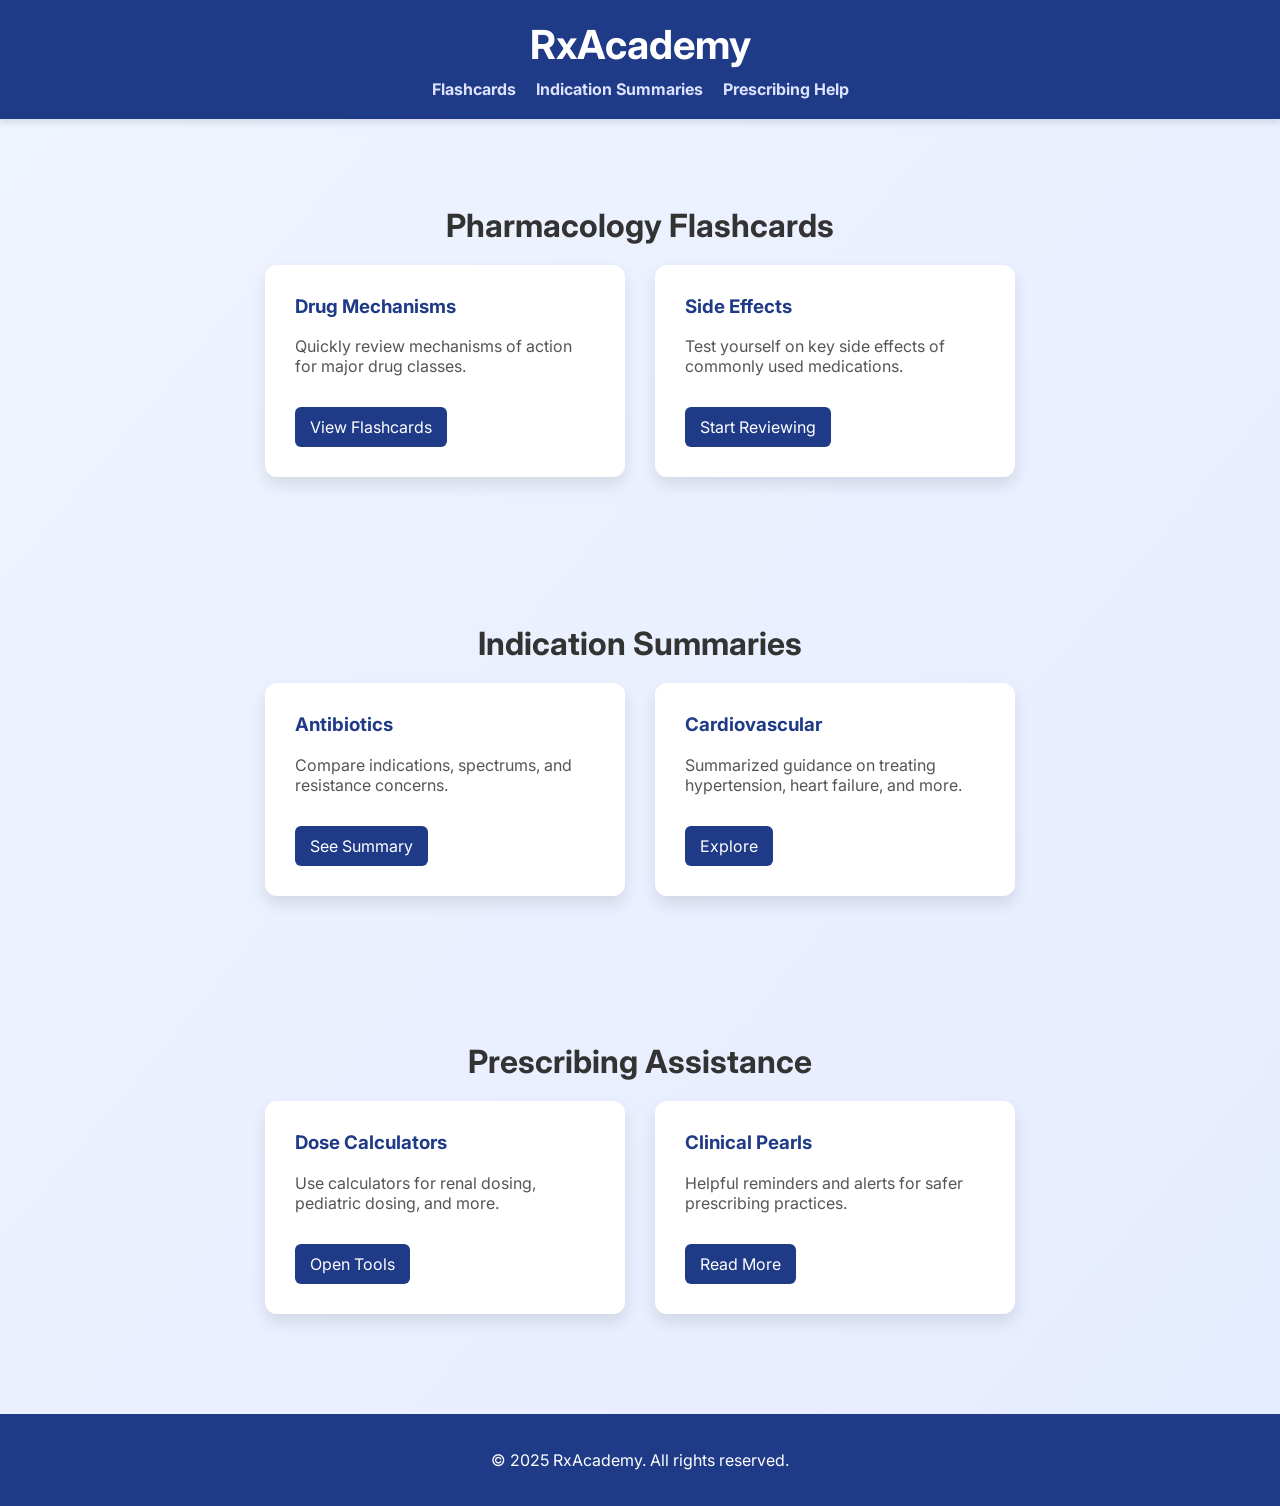
==== index.html.html @ c2bf1b0c "Add files via upload" ====
<!DOCTYPE html>
<html lang="en">
<head>
  <meta charset="UTF-8" />
  <meta name="viewport" content="width=device-width, initial-scale=1.0" />
  <title>RxAcademy</title>
  <link rel="stylesheet" href="style.css" />
  <link href="https://fonts.googleapis.com/css2?family=Inter:wght@400;700&display=swap" rel="stylesheet">
  <style>
    body {
      margin: 0;
      font-family: 'Inter', sans-serif;
      background: linear-gradient(to bottom right, #f0f4ff, #e5ecff);
      color: #333;
    }

    header {
      background-color: #1f3b87;
      color: white;
      padding: 20px 0;
      text-align: center;
      box-shadow: 0 4px 6px rgba(0,0,0,0.1);
    }

    header h1 {
      margin: 0;
      font-size: 2.5rem;
    }

    nav ul {
      list-style: none;
      padding: 0;
      margin: 10px 0 0;
      display: flex;
      justify-content: center;
      gap: 20px;
    }

    nav a {
      color: #dce2ff;
      text-decoration: none;
      font-weight: bold;
      transition: color 0.3s;
    }

    nav a:hover {
      color: #ffffff;
    }

    section {
      padding: 60px 20px;
      text-align: center;
    }

    .section-title {
      font-size: 2rem;
      margin-bottom: 20px;
    }

    .card-container {
      display: flex;
      flex-wrap: wrap;
      justify-content: center;
      gap: 30px;
    }

    .card {
      background: white;
      border-radius: 12px;
      box-shadow: 0 8px 16px rgba(0,0,0,0.1);
      padding: 30px;
      max-width: 300px;
      text-align: left;
      transition: transform 0.3s;
    }

    .card:hover {
      transform: translateY(-5px);
    }

    .card h3 {
      margin-top: 0;
      color: #1f3b87;
    }

    .card p {
      color: #555;
    }

    .card a {
      display: inline-block;
      margin-top: 15px;
      text-decoration: none;
      background: #1f3b87;
      color: white;
      padding: 10px 15px;
      border-radius: 6px;
      transition: background 0.3s;
    }

    .card a:hover {
      background: #152a61;
    }

    footer {
      background: #1f3b87;
      color: white;
      text-align: center;
      padding: 20px;
      margin-top: 40px;
    }
  </style>
</head>
<body>
  <header>
    <h1>RxAcademy</h1>
    <nav>
      <ul>
        <li><a href="#flashcards">Flashcards</a></li>
        <li><a href="#summaries">Indication Summaries</a></li>
        <li><a href="#prescribing">Prescribing Help</a></li>
      </ul>
    </nav>
  </header>

  <section id="flashcards">
    <h2 class="section-title">Pharmacology Flashcards</h2>
    <div class="card-container">
      <div class="card">
        <h3>Drug Mechanisms</h3>
        <p>Quickly review mechanisms of action for major drug classes.</p>
        <a href="#">View Flashcards</a>
      </div>
      <div class="card">
        <h3>Side Effects</h3>
        <p>Test yourself on key side effects of commonly used medications.</p>
        <a href="#">Start Reviewing</a>
      </div>
    </div>
  </section>

  <section id="summaries">
    <h2 class="section-title">Indication Summaries</h2>
    <div class="card-container">
      <div class="card">
        <h3>Antibiotics</h3>
        <p>Compare indications, spectrums, and resistance concerns.</p>
        <a href="#">See Summary</a>
      </div>
      <div class="card">
        <h3>Cardiovascular</h3>
        <p>Summarized guidance on treating hypertension, heart failure, and more.</p>
        <a href="#">Explore</a>
      </div>
    </div>
  </section>

  <section id="prescribing">
    <h2 class="section-title">Prescribing Assistance</h2>
    <div class="card-container">
      <div class="card">
        <h3>Dose Calculators</h3>
        <p>Use calculators for renal dosing, pediatric dosing, and more.</p>
        <a href="#">Open Tools</a>
      </div>
      <div class="card">
        <h3>Clinical Pearls</h3>
        <p>Helpful reminders and alerts for safer prescribing practices.</p>
        <a href="#">Read More</a>
      </div>
    </div>
  </section>

  <footer>
    <p>&copy; 2025 RxAcademy. All rights reserved.</p>
  </footer>
</body>
</html>
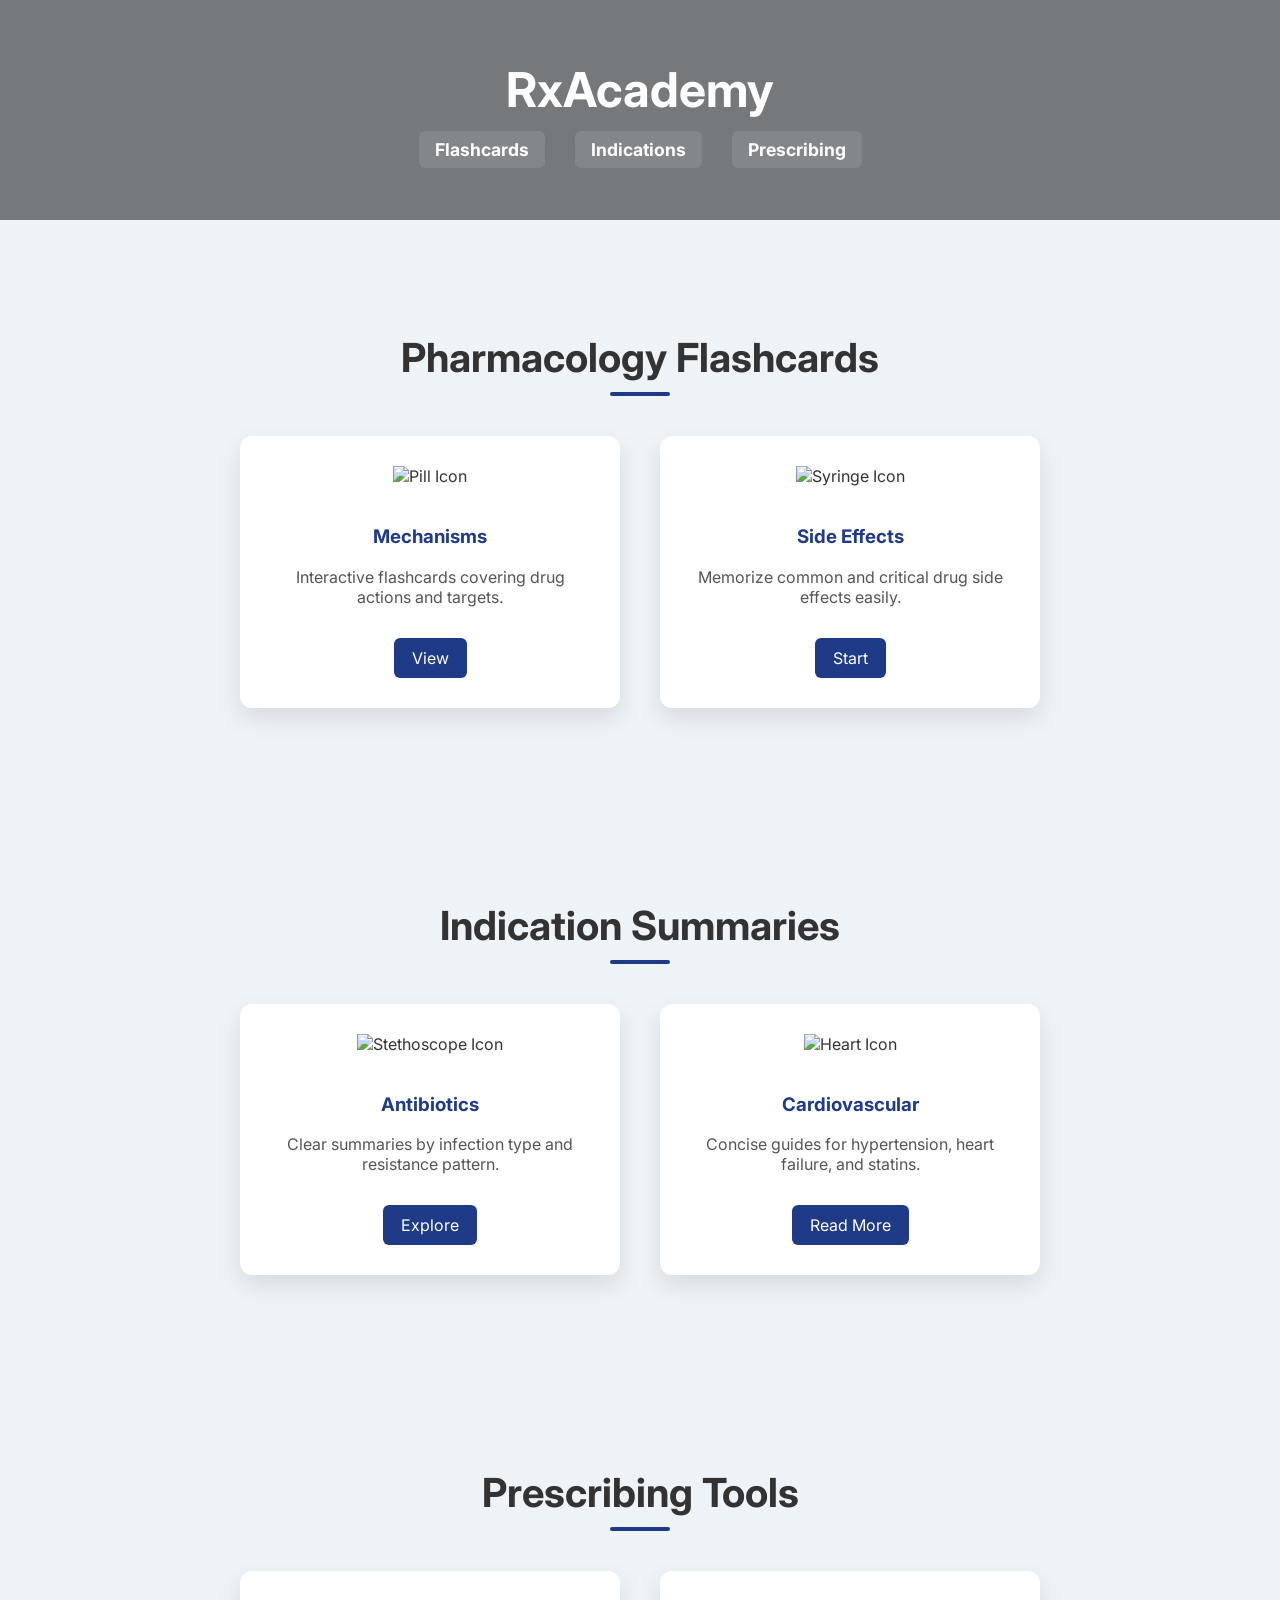
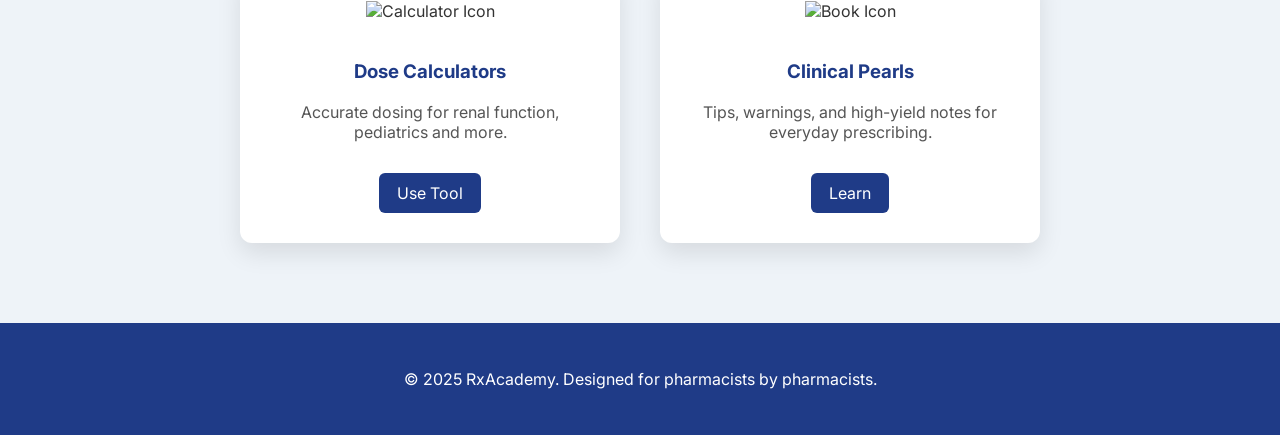
==== commit 5f695be5: "Add files via upload" ====
--- a/index.html.html
+++ b/index.html.html
@@ -4,82 +4,113 @@
   <meta charset="UTF-8" />
   <meta name="viewport" content="width=device-width, initial-scale=1.0" />
   <title>RxAcademy</title>
-  <link rel="stylesheet" href="style.css" />
   <link href="https://fonts.googleapis.com/css2?family=Inter:wght@400;700&display=swap" rel="stylesheet">
+  <link rel="stylesheet" href="https://cdnjs.cloudflare.com/ajax/libs/font-awesome/6.0.0/css/all.min.css" integrity="sha512-xxxxxxxxx" crossorigin="anonymous" referrerpolicy="no-referrer" />
   <style>
     body {
       margin: 0;
       font-family: 'Inter', sans-serif;
-      background: linear-gradient(to bottom right, #f0f4ff, #e5ecff);
+      background: #eef3f8;
       color: #333;
     }
 
     header {
-      background-color: #1f3b87;
+      background: url('https://images.unsplash.com/photo-1588776814546-bd1d04e0b13e?ixlib=rb-4.0.3&auto=format&fit=crop&w=1470&q=80') no-repeat center center/cover;
       color: white;
-      padding: 20px 0;
-      text-align: center;
-      box-shadow: 0 4px 6px rgba(0,0,0,0.1);
+      padding: 60px 20px;
+      text-align: center;
+      position: relative;
+    }
+
+    header::after {
+      content: "";
+      position: absolute;
+      top: 0; left: 0; right: 0; bottom: 0;
+      background: rgba(0, 0, 0, 0.5);
     }
 
     header h1 {
       margin: 0;
-      font-size: 2.5rem;
+      font-size: 3rem;
+      position: relative;
+      z-index: 1;
     }
 
     nav ul {
       list-style: none;
       padding: 0;
-      margin: 10px 0 0;
+      margin: 20px 0 0;
       display: flex;
       justify-content: center;
-      gap: 20px;
+      gap: 30px;
+      position: relative;
+      z-index: 1;
     }
 
     nav a {
-      color: #dce2ff;
+      color: #ffffff;
       text-decoration: none;
       font-weight: bold;
-      transition: color 0.3s;
+      font-size: 1.1rem;
+      padding: 8px 16px;
+      background: rgba(255, 255, 255, 0.1);
+      border-radius: 6px;
+      transition: background 0.3s;
     }
 
     nav a:hover {
-      color: #ffffff;
+      background: rgba(255, 255, 255, 0.3);
     }
 
     section {
-      padding: 60px 20px;
+      padding: 80px 20px;
       text-align: center;
     }
 
     .section-title {
-      font-size: 2rem;
-      margin-bottom: 20px;
+      font-size: 2.5rem;
+      margin-bottom: 40px;
+      position: relative;
+    }
+
+    .section-title::after {
+      content: "";
+      width: 60px;
+      height: 4px;
+      background: #1f3b87;
+      display: block;
+      margin: 10px auto 0;
+      border-radius: 2px;
     }
 
     .card-container {
       display: flex;
       flex-wrap: wrap;
       justify-content: center;
-      gap: 30px;
+      gap: 40px;
     }
 
     .card {
       background: white;
       border-radius: 12px;
-      box-shadow: 0 8px 16px rgba(0,0,0,0.1);
+      box-shadow: 0 10px 25px rgba(0, 0, 0, 0.1);
       padding: 30px;
-      max-width: 300px;
-      text-align: left;
-      transition: transform 0.3s;
+      max-width: 320px;
+      text-align: center;
+      transition: transform 0.3s, box-shadow 0.3s;
     }
 
     .card:hover {
-      transform: translateY(-5px);
+      transform: translateY(-8px);
+      box-shadow: 0 15px 30px rgba(0, 0, 0, 0.2);
+    }
+
+    .card img {
+      width: 60px;
+      margin-bottom: 20px;
     }
 
     .card h3 {
-      margin-top: 0;
       color: #1f3b87;
     }
 
@@ -93,7 +124,7 @@
       text-decoration: none;
       background: #1f3b87;
       color: white;
-      padding: 10px 15px;
+      padding: 10px 18px;
       border-radius: 6px;
       transition: background 0.3s;
     }
@@ -106,8 +137,7 @@
       background: #1f3b87;
       color: white;
       text-align: center;
-      padding: 20px;
-      margin-top: 40px;
+      padding: 30px 20px;
     }
   </style>
 </head>
@@ -117,8 +147,8 @@
     <nav>
       <ul>
         <li><a href="#flashcards">Flashcards</a></li>
-        <li><a href="#summaries">Indication Summaries</a></li>
-        <li><a href="#prescribing">Prescribing Help</a></li>
+        <li><a href="#summaries">Indications</a></li>
+        <li><a href="#prescribing">Prescribing</a></li>
       </ul>
     </nav>
   </header>
@@ -127,14 +157,16 @@
     <h2 class="section-title">Pharmacology Flashcards</h2>
     <div class="card-container">
       <div class="card">
-        <h3>Drug Mechanisms</h3>
-        <p>Quickly review mechanisms of action for major drug classes.</p>
-        <a href="#">View Flashcards</a>
-      </div>
-      <div class="card">
+        <img src="https://img.icons8.com/color/96/000000/pill.png" alt="Pill Icon">
+        <h3>Mechanisms</h3>
+        <p>Interactive flashcards covering drug actions and targets.</p>
+        <a href="#">View</a>
+      </div>
+      <div class="card">
+        <img src="https://img.icons8.com/color/96/000000/syringe.png" alt="Syringe Icon">
         <h3>Side Effects</h3>
-        <p>Test yourself on key side effects of commonly used medications.</p>
-        <a href="#">Start Reviewing</a>
+        <p>Memorize common and critical drug side effects easily.</p>
+        <a href="#">Start</a>
       </div>
     </div>
   </section>
@@ -143,36 +175,40 @@
     <h2 class="section-title">Indication Summaries</h2>
     <div class="card-container">
       <div class="card">
+        <img src="https://img.icons8.com/color/96/000000/stethoscope.png" alt="Stethoscope Icon">
         <h3>Antibiotics</h3>
-        <p>Compare indications, spectrums, and resistance concerns.</p>
-        <a href="#">See Summary</a>
-      </div>
-      <div class="card">
+        <p>Clear summaries by infection type and resistance pattern.</p>
+        <a href="#">Explore</a>
+      </div>
+      <div class="card">
+        <img src="https://img.icons8.com/color/96/000000/heart-health.png" alt="Heart Icon">
         <h3>Cardiovascular</h3>
-        <p>Summarized guidance on treating hypertension, heart failure, and more.</p>
-        <a href="#">Explore</a>
+        <p>Concise guides for hypertension, heart failure, and statins.</p>
+        <a href="#">Read More</a>
       </div>
     </div>
   </section>
 
   <section id="prescribing">
-    <h2 class="section-title">Prescribing Assistance</h2>
+    <h2 class="section-title">Prescribing Tools</h2>
     <div class="card-container">
       <div class="card">
+        <img src="https://img.icons8.com/color/96/000000/calculator.png" alt="Calculator Icon">
         <h3>Dose Calculators</h3>
-        <p>Use calculators for renal dosing, pediatric dosing, and more.</p>
-        <a href="#">Open Tools</a>
-      </div>
-      <div class="card">
+        <p>Accurate dosing for renal function, pediatrics and more.</p>
+        <a href="#">Use Tool</a>
+      </div>
+      <div class="card">
+        <img src="https://img.icons8.com/color/96/000000/open-book.png" alt="Book Icon">
         <h3>Clinical Pearls</h3>
-        <p>Helpful reminders and alerts for safer prescribing practices.</p>
-        <a href="#">Read More</a>
+        <p>Tips, warnings, and high-yield notes for everyday prescribing.</p>
+        <a href="#">Learn</a>
       </div>
     </div>
   </section>
 
   <footer>
-    <p>&copy; 2025 RxAcademy. All rights reserved.</p>
+    <p>&copy; 2025 RxAcademy. Designed for pharmacists by pharmacists.</p>
   </footer>
 </body>
 </html>
